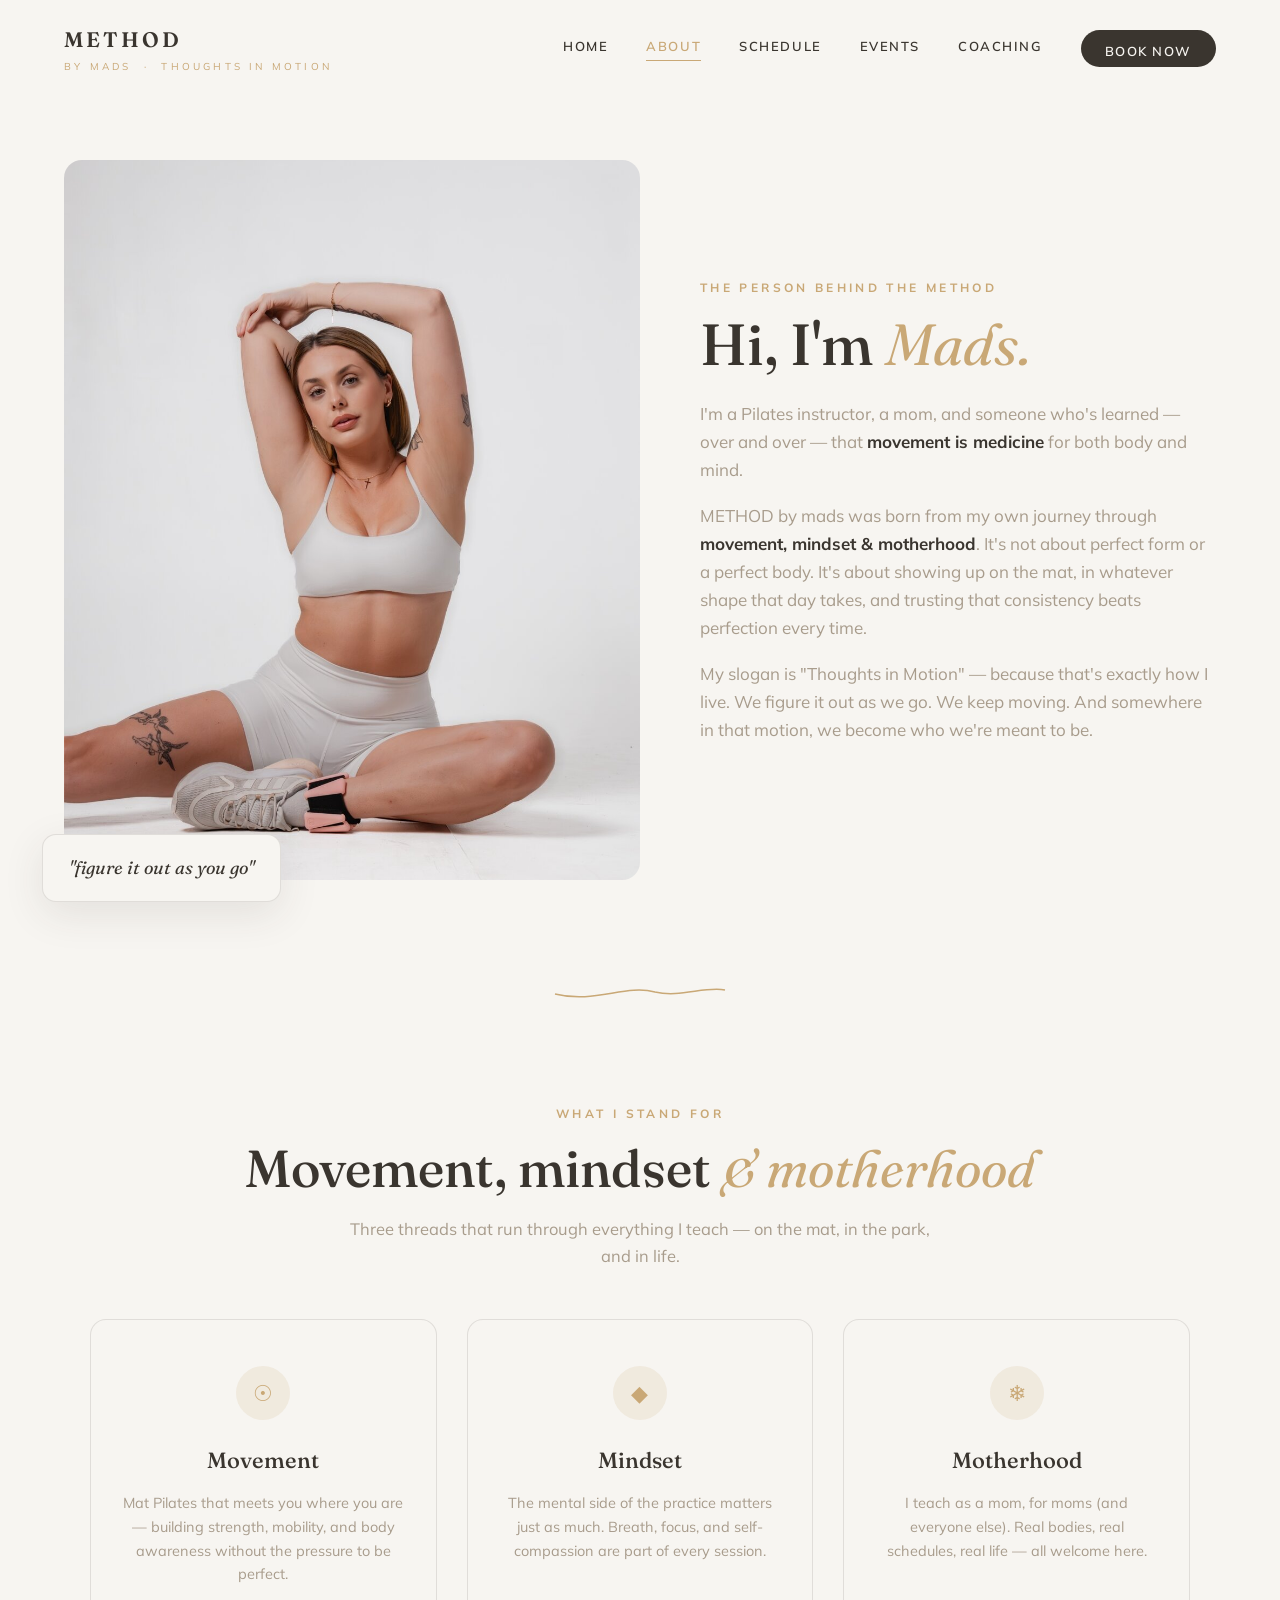
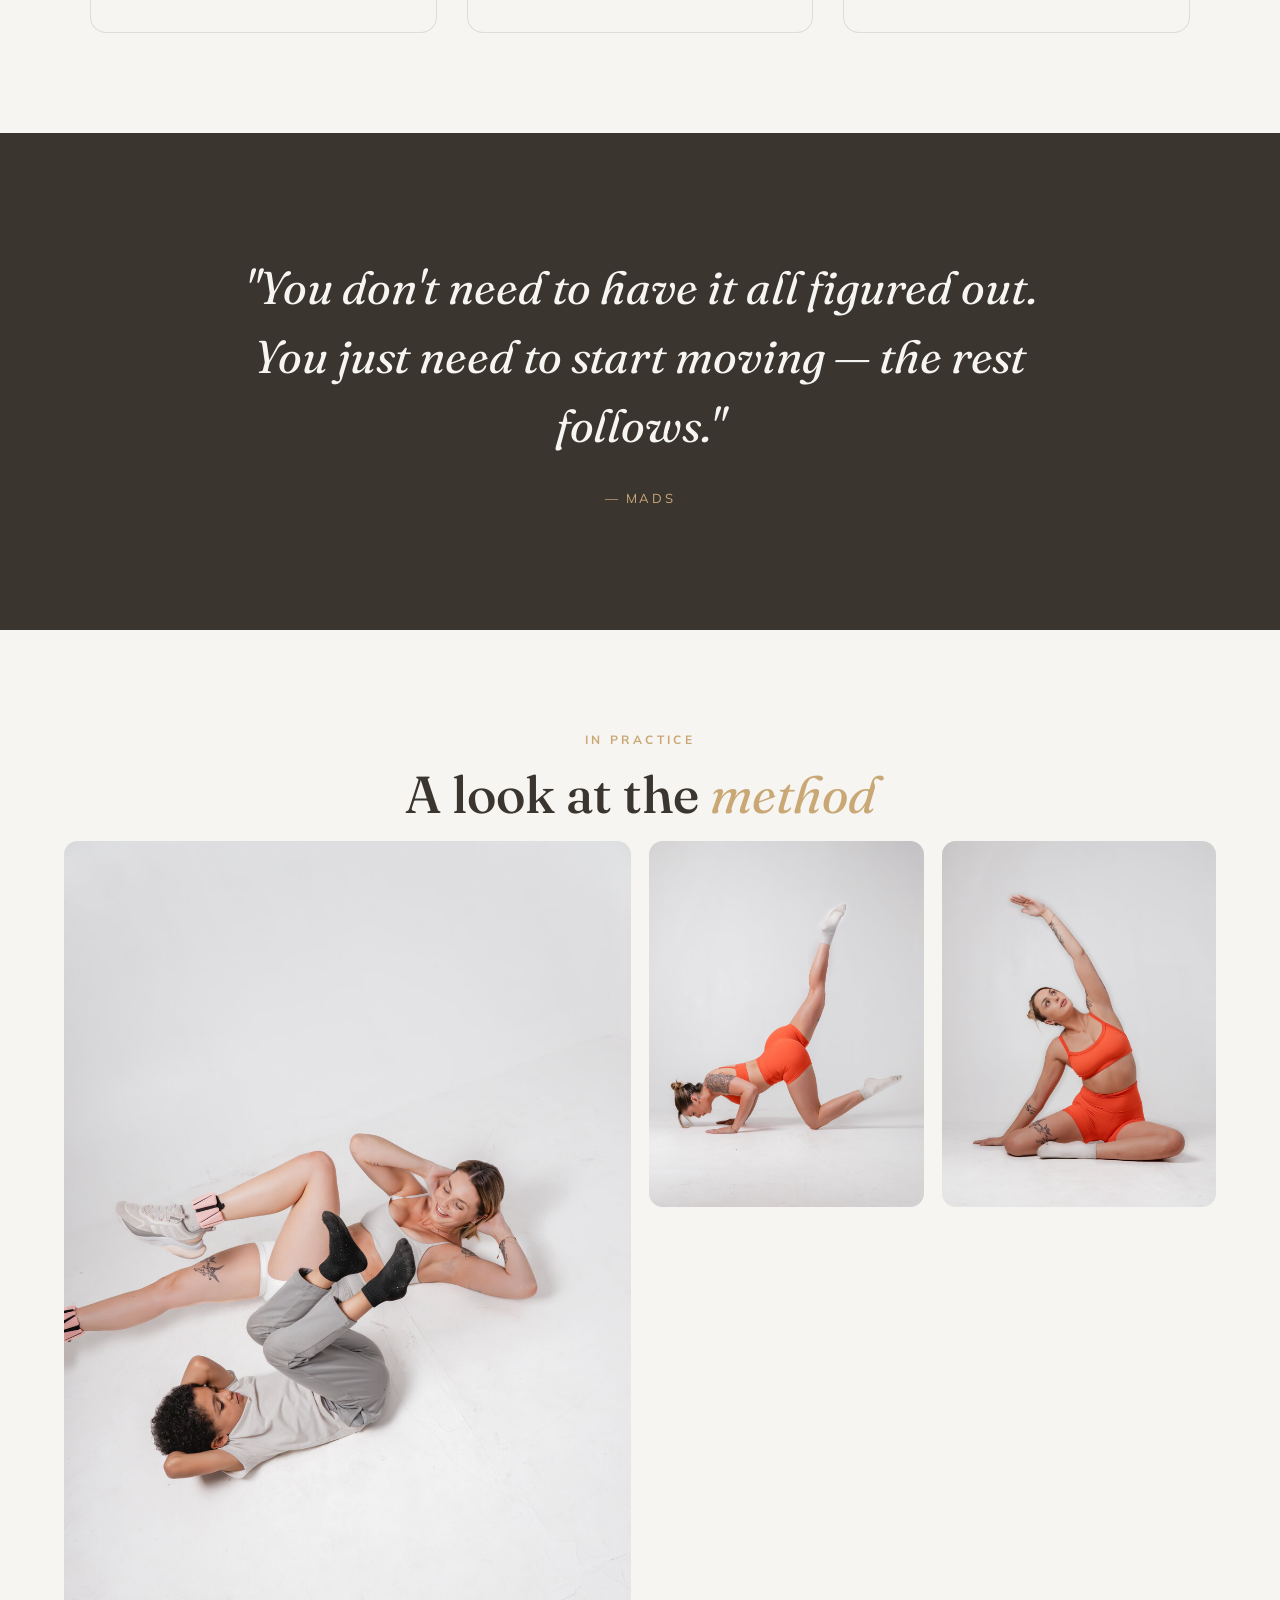
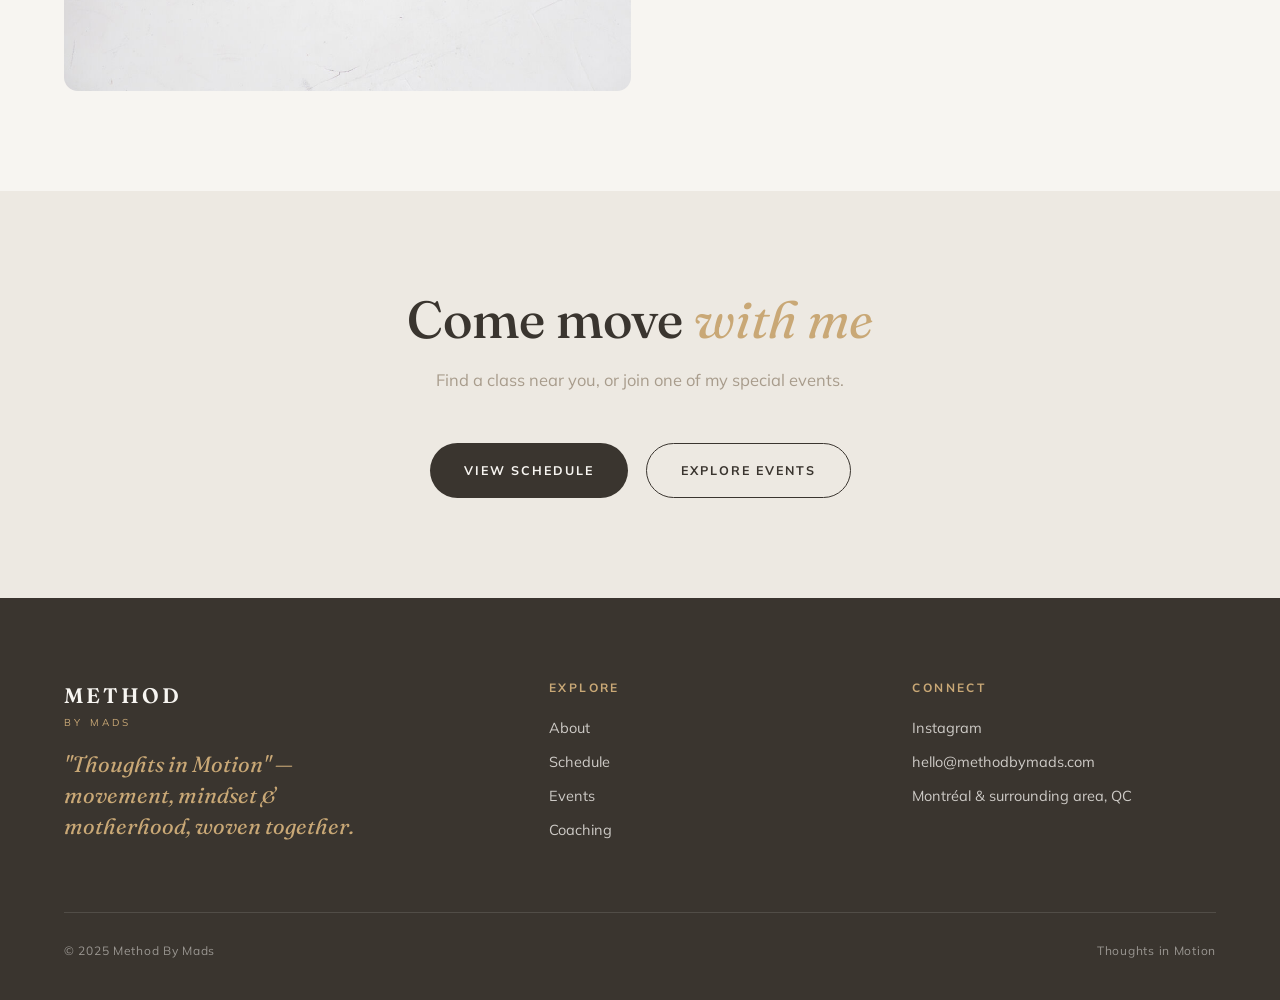
==== about.html @ b5cfdcd5 "Add files via upload" ====
<!DOCTYPE html>
<html lang="en">
<head>
<meta charset="UTF-8">
<meta name="viewport" content="width=device-width, initial-scale=1.0">
<title>About — Method by mads</title>
<meta name="description" content="Meet Mads — Pilates instructor, mom, and the mind behind METHOD by mads. Movement, mindset & motherhood.">
<link rel="preconnect" href="https://fonts.googleapis.com">
<link rel="preconnect" href="https://fonts.gstatic.com" crossorigin>
<link href="https://fonts.googleapis.com/css2?family=Fraunces:ital,opsz,wght@0,9..144,400;0,9..144,500;0,9..144,600;1,9..144,400;1,9..144,500&family=Mulish:wght@400;500;600;700&display=swap" rel="stylesheet">
<link rel="stylesheet" href="styles.css">
<style>
/* ===== ABOUT-SPECIFIC ===== */
.about-hero{
  display:grid;grid-template-columns:1fr 1fr;
  align-items:center;
  max-width:1300px;margin:0 auto;padding:160px 5vw 100px;
}
.about-hero-img{
  position:relative;
}
.about-hero-img img{
  border-radius:18px;width:100%;aspect-ratio:4/5;object-fit:cover;
}
.about-hero-img .float-tag{
  position:absolute;bottom:-22px;left:-22px;
  background:var(--cream);border:1px solid var(--line);
  border-radius:14px;padding:18px 26px;
  font-family:var(--serif);font-style:italic;font-size:18px;
  box-shadow:0 12px 40px rgba(58,53,47,.1);
}
.about-hero-txt{padding-left:60px}
.about-hero-txt .eyebrow{text-align:left}
.about-hero-txt h1{
  font-family:var(--serif);font-weight:500;
  font-size:clamp(36px,5.5vw,58px);line-height:1.08;
  margin-bottom:24px;
}
.about-hero-txt h1 em{font-style:italic;color:var(--gold);font-weight:400}
.about-hero-txt p{font-size:17px;color:var(--taupe);margin-bottom:18px}
.about-hero-txt p strong{color:var(--charcoal);font-weight:700}

@media (max-width:880px){
  .about-hero{grid-template-columns:1fr;gap:60px;padding-top:140px}
  .about-hero-txt{padding-left:0}
  .about-hero-img .float-tag{left:10px;bottom:-18px;font-size:15px;padding:14px 20px}
}

/* Three pillars */
.pillars{
  display:grid;grid-template-columns:repeat(3,1fr);gap:30px;
  max-width:1100px;margin:0 auto;
}
.pillar{
  text-align:center;padding:46px 32px;
  background:var(--cream);border:1px solid var(--line);border-radius:16px;
}
.pillar .icon{
  width:54px;height:54px;border-radius:50%;
  background:var(--gold-soft);
  display:flex;align-items:center;justify-content:center;
  margin:0 auto 22px;font-size:22px;color:var(--gold);
}
.pillar h3{font-family:var(--serif);font-weight:500;font-size:22px;margin-bottom:12px}
.pillar p{font-size:14.5px;color:var(--taupe)}
@media (max-width:820px){.pillars{grid-template-columns:1fr;gap:20px}}

/* Quote band */
.quote-band{
  text-align:center;padding:120px 5vw;
  background:var(--charcoal);color:var(--cream);
}
.quote-band blockquote{
  font-family:var(--serif);font-style:italic;font-weight:400;
  font-size:clamp(26px,4vw,46px);line-height:1.5;
  max-width:840px;margin:0 auto;
}
.quote-band cite{
  display:block;margin-top:28px;font-style:normal;
  font-size:13px;letter-spacing:.2em;text-transform:uppercase;color:var(--gold);
}

/* Photo gallery */
.gallery{
  display:grid;grid-template-columns:repeat(4,1fr);gap:18px;
  max-width:1200px;margin:0 auto;
}
.gallery img{
  width:100%;aspect-ratio:3/4;object-fit:cover;border-radius:14px;
}
.gallery .span2{grid-column:span 2;aspect-ratio:auto}
@media (max-width:900px){
  .gallery{grid-template-columns:repeat(2,1fr)}
  .gallery .span2{grid-column:span 2;aspect-ratio:3/2}
}
</style>
</head>
<body>

<nav class="site-nav" id="nav">
  <a href="index.html" class="nav-logo">Method <span>By Mads &nbsp;·&nbsp; Thoughts in Motion</span></a>
  <div class="nav-links">
    <a href="index.html">Home</a>
    <a href="about.html" class="active">About</a>
    <a href="schedule.html">Schedule</a>
    <a href="events.html">Events</a>
    <a href="coaching.html">Coaching</a>
    <a href="events.html#book" class="nav-cta">Book Now</a>
  </div>
  <button class="nav-burger" onclick="document.getElementById('mmenu').classList.add('open')">
    <span></span><span></span><span></span>
  </button>
</nav>

<div class="mobile-menu" id="mmenu">
  <button class="close-menu" onclick="document.getElementById('mmenu').classList.remove('open')">&times;</button>
  <a href="index.html">Home</a>
  <a href="about.html">About</a>
  <a href="schedule.html">Schedule</a>
  <a href="events.html">Events</a>
  <a href="coaching.html">Coaching</a>
  <a href="events.html#book">Book Now</a>
</div>

<!-- ABOUT HERO -->
<section class="about-hero">
  <div class="about-hero-img">
    <img src="images/Facetune_04-06-2026-09-30-26.jpg" alt="Mads, founder of METHOD by mads">
    <div class="float-tag">"figure it out as you go"</div>
  </div>
  <div class="about-hero-txt">
    <div class="eyebrow">The Person Behind The Method</div>
    <h1>Hi, I'm <em>Mads.</em></h1>
    <p>I'm a Pilates instructor, a mom, and someone who's learned — over and over — that <strong>movement is medicine</strong> for both body and mind.</p>
    <p>METHOD by mads was born from my own journey through <strong>movement, mindset &amp; motherhood</strong>. It's not about perfect form or a perfect body. It's about showing up on the mat, in whatever shape that day takes, and trusting that consistency beats perfection every time.</p>
    <p>My slogan is "Thoughts in Motion" — because that's exactly how I live. We figure it out as we go. We keep moving. And somewhere in that motion, we become who we're meant to be.</p>
  </div>
</section>

<!-- SWOOSH -->
<svg class="swoosh" viewBox="0 0 180 24" xmlns="http://www.w3.org/2000/svg">
  <path d="M5 14 C 45 24, 75 4, 105 12 C 130 18, 155 6, 175 10"/>
</svg>

<!-- PILLARS -->
<section class="section">
  <div class="eyebrow">What I Stand For</div>
  <h2 class="section-title">Movement, mindset <em>&amp; motherhood</em></h2>
  <p class="section-lead">Three threads that run through everything I teach — on the mat, in the park, and in life.</p>
  <div class="pillars">
    <div class="pillar">
      <div class="icon">&#9737;</div>
      <h3>Movement</h3>
      <p>Mat Pilates that meets you where you are — building strength, mobility, and body awareness without the pressure to be perfect.</p>
    </div>
    <div class="pillar">
      <div class="icon">&#9670;</div>
      <h3>Mindset</h3>
      <p>The mental side of the practice matters just as much. Breath, focus, and self-compassion are part of every session.</p>
    </div>
    <div class="pillar">
      <div class="icon">&#10052;</div>
      <h3>Motherhood</h3>
      <p>I teach as a mom, for moms (and everyone else). Real bodies, real schedules, real life — all welcome here.</p>
    </div>
  </div>
</section>

<!-- QUOTE BAND -->
<section class="quote-band">
  <blockquote>"You don't need to have it all figured out. You just need to start moving — the rest follows."</blockquote>
  <cite>— Mads</cite>
</section>

<!-- GALLERY -->
<section class="section">
  <div class="eyebrow">In Practice</div>
  <h2 class="section-title">A look at the <em>method</em></h2>
  <div class="gallery">
    <img class="span2" src="images/IMG_1242_resized.jpg" alt="Pilates with family on the mat">
    <img src="images/Facetune_04-06-2026-07-32-50.jpg" alt="Pilates pose">
    <img src="images/Facetune_04-06-2026-13-08-02.jpg" alt="Side stretch pose">
  </div>
</section>

<!-- CTA -->
<section class="section section-greige" style="text-align:center">
  <h2 class="section-title">Come move <em>with me</em></h2>
  <p class="section-lead">Find a class near you, or join one of my special events.</p>
  <div style="display:flex;justify-content:center;gap:18px;flex-wrap:wrap">
    <a href="schedule.html" class="btn btn-dark">View Schedule</a>
    <a href="events.html" class="btn btn-outline">Explore Events</a>
  </div>
</section>

<footer>
  <div class="footer-inner">
    <div class="footer-brand">
      <div class="nav-logo">Method <span>By Mads</span></div>
      <div class="footer-tagline">"Thoughts in Motion" — movement, mindset &amp; motherhood, woven together.</div>
    </div>
    <div class="footer-col">
      <h4>Explore</h4>
      <a href="about.html">About</a>
      <a href="schedule.html">Schedule</a>
      <a href="events.html">Events</a>
      <a href="coaching.html">Coaching</a>
    </div>
    <div class="footer-col">
      <h4>Connect</h4>
      <a href="https://instagram.com" target="_blank" rel="noopener">Instagram</a>
      <a href="mailto:hello@methodbymads.com">hello@methodbymads.com</a>
      <p>Montréal &amp; surrounding area, QC</p>
    </div>
  </div>
  <div class="footer-bottom">
    <span>© 2025 Method By Mads</span>
    <span>Thoughts in Motion</span>
  </div>
</footer>

<script>
window.addEventListener('scroll',()=>{
  document.getElementById('nav').classList.toggle('scrolled', window.scrollY>40);
});
</script>
</body>
</html>
---- styles.css ----
/* ============================================
   METHOD BY MADS — Shared Styles
   Thoughts in Motion
   ============================================ */

:root{
  --cream:#F7F5F1;
  --greige:#EDE9E2;
  --charcoal:#3A352F;
  --taupe:#A89C8C;
  --gold:#C9A876;
  --gold-soft:rgba(201,168,118,.15);
  --line:rgba(58,53,47,.12);
  --serif:'Fraunces',Georgia,serif;
  --sans:'Mulish',sans-serif;
}

*{margin:0;padding:0;box-sizing:border-box}
html{scroll-behavior:smooth}
body{
  font-family:var(--sans);
  background:var(--cream);
  color:var(--charcoal);
  font-weight:400;
  line-height:1.65;
  -webkit-font-smoothing:antialiased;
  overflow-x:hidden;
}
img,video{display:block;max-width:100%}
a{color:inherit;text-decoration:none}
button{font-family:var(--sans);cursor:pointer}

/* ============ Swoosh divider (signature element) ============ */
.swoosh{
  display:block;
  margin:0 auto;
  width:180px;
  height:24px;
}
.swoosh path{
  stroke:var(--gold);
  stroke-width:1.5;
  fill:none;
}
.swoosh.light path{stroke:rgba(247,245,241,.7)}

/* ============ NAV ============ */
html,body{max-width:100%;overflow-x:hidden}
.site-nav{
  position:fixed;top:0;left:0;right:0;z-index:1000;
  display:flex;align-items:center;justify-content:space-between;
  padding:22px 5vw;width:100%;
  background:rgba(247,245,241,0);
  transition:background .35s ease, padding .35s ease, box-shadow .35s ease;
}
.site-nav.scrolled{
  background:rgba(247,245,241,.92);
  backdrop-filter:blur(10px);
  padding:14px 5vw;
  box-shadow:0 1px 0 var(--line);
}
.nav-logo{
  font-family:var(--serif);
  font-size:21px;
  font-weight:600;
  letter-spacing:.14em;
  text-transform:uppercase;
  color:var(--charcoal);
  transition:color .35s ease;
}
.nav-logo span{
  display:block;
  font-size:10px;
  letter-spacing:.32em;
  font-weight:400;
  font-family:var(--sans);
  color:var(--gold);
  margin-top:2px;
}
.nav-links{
  display:flex;align-items:center;
}
.nav-links a{
  font-size:13px;letter-spacing:.12em;text-transform:uppercase;
  font-weight:600;color:var(--charcoal);
  position:relative;padding-bottom:4px;
  margin-left:38px;
  transition:color .25s ease;
}
.nav-links a:first-child{margin-left:0}
.nav-links a::after{
  content:"";position:absolute;left:0;right:100%;bottom:0;height:1px;
  background:var(--gold);transition:right .3s ease;
}
.nav-links a:hover::after,.nav-links a.active::after{right:0}
.nav-links a.active{color:var(--gold)}
.nav-cta{
  background:var(--charcoal);color:var(--cream)!important;
  padding:11px 24px;border-radius:30px;
  font-size:12px;letter-spacing:.16em;
  margin-left:38px;
}
.nav-cta::after{display:none}
.nav-cta:hover{background:var(--gold)}

.nav-burger{
  display:none;flex-direction:column;gap:5px;
  background:none;border:none;padding:6px;
}
.nav-burger span{width:24px;height:2px;background:var(--charcoal);display:block;border-radius:2px}

.mobile-menu{
  position:fixed;inset:0;background:var(--cream);
  z-index:1100;display:flex;flex-direction:column;
  align-items:center;justify-content:center;gap:32px;
  transform:translateY(-100%);transition:transform .4s ease;
}
.mobile-menu.open{transform:translateY(0)}
.mobile-menu a{
  font-family:var(--serif);font-size:28px;font-weight:500;
  color:var(--charcoal);
}
.mobile-menu .close-menu{
  position:absolute;top:24px;right:5vw;
  background:none;border:none;font-size:28px;color:var(--charcoal);
}

@media (max-width:860px){
  .nav-links{display:none}
  .nav-burger{display:flex}
}

/* ============ FOOTER ============ */
footer{
  background:var(--charcoal);color:var(--cream);
  padding:80px 5vw 40px;margin-top:0;
}
.footer-inner{
  max-width:1200px;margin:0 auto;
  display:grid;grid-template-columns:1.4fr 1fr 1fr;gap:60px;
}
.footer-brand .nav-logo{color:var(--cream)}
.footer-tagline{
  font-family:var(--serif);font-style:italic;font-size:22px;
  color:var(--gold);margin-top:18px;max-width:320px;line-height:1.4;
}
.footer-col h4{
  font-size:12px;letter-spacing:.2em;text-transform:uppercase;
  color:var(--gold);margin-bottom:18px;font-weight:700;
}
.footer-col a, .footer-col p{
  display:block;font-size:14.5px;color:rgba(247,245,241,.78);
  margin-bottom:10px;transition:color .2s ease;
}
.footer-col a:hover{color:var(--gold)}
.footer-bottom{
  max-width:1200px;margin:60px auto 0;padding-top:28px;
  border-top:1px solid rgba(247,245,241,.12);
  display:flex;justify-content:space-between;align-items:center;
  font-size:12px;color:rgba(247,245,241,.5);letter-spacing:.06em;
  flex-wrap:wrap;gap:12px;
}
@media (max-width:760px){
  .footer-inner{grid-template-columns:1fr;gap:40px}
}

/* ============ PAGE HERO (non-home) ============ */
.page-hero{
  padding:160px 5vw 70px;
  text-align:center;
}
.page-hero .eyebrow{
  font-size:12px;letter-spacing:.28em;text-transform:uppercase;
  color:var(--gold);font-weight:700;margin-bottom:16px;
}
.page-hero h1{
  font-family:var(--serif);font-weight:500;
  font-size:clamp(38px,6vw,68px);line-height:1.05;color:var(--charcoal);
}
.page-hero h1 em{font-style:italic;color:var(--gold);font-weight:400}
.page-hero p.lead{
  max-width:560px;margin:22px auto 0;
  font-size:17px;color:var(--taupe);
}

/* ============ Buttons ============ */
.btn{
  display:inline-flex;align-items:center;gap:10px;
  padding:16px 34px;border-radius:32px;
  font-size:12.5px;letter-spacing:.16em;text-transform:uppercase;
  font-weight:700;border:none;transition:.3s ease;
}
.btn-dark{background:var(--charcoal);color:var(--cream)}
.btn-dark:hover{background:var(--gold);color:var(--charcoal)}
.btn-outline{background:transparent;border:1.5px solid var(--charcoal);color:var(--charcoal)}
.btn-outline:hover{background:var(--charcoal);color:var(--cream)}
.btn-light{background:var(--cream);color:var(--charcoal)}
.btn-light:hover{background:var(--gold);color:var(--charcoal)}

/* ============ Section helpers ============ */
.section{padding:100px 5vw}
.section.tight{padding:60px 5vw}
.section-greige{background:var(--greige)}
.section-dark{background:var(--charcoal);color:var(--cream)}
.section-dark .eyebrow{color:var(--gold)}
.container{max-width:1200px;margin:0 auto}
.eyebrow{
  font-size:12px;letter-spacing:.28em;text-transform:uppercase;
  color:var(--gold);font-weight:700;margin-bottom:16px;text-align:center;
}
h2.section-title{
  font-family:var(--serif);font-weight:500;text-align:center;
  font-size:clamp(32px,5vw,52px);line-height:1.1;margin-bottom:18px;
}
h2.section-title em{font-style:italic;color:var(--gold);font-weight:400}
p.section-lead{
  text-align:center;max-width:580px;margin:0 auto 50px;
  color:var(--taupe);font-size:16.5px;
}

/* coming soon badge */
.badge{
  display:inline-block;font-size:11px;letter-spacing:.18em;
  text-transform:uppercase;font-weight:700;
  background:var(--gold-soft);color:var(--gold);
  border:1px solid rgba(201,168,118,.4);
  padding:6px 16px;border-radius:20px;
}
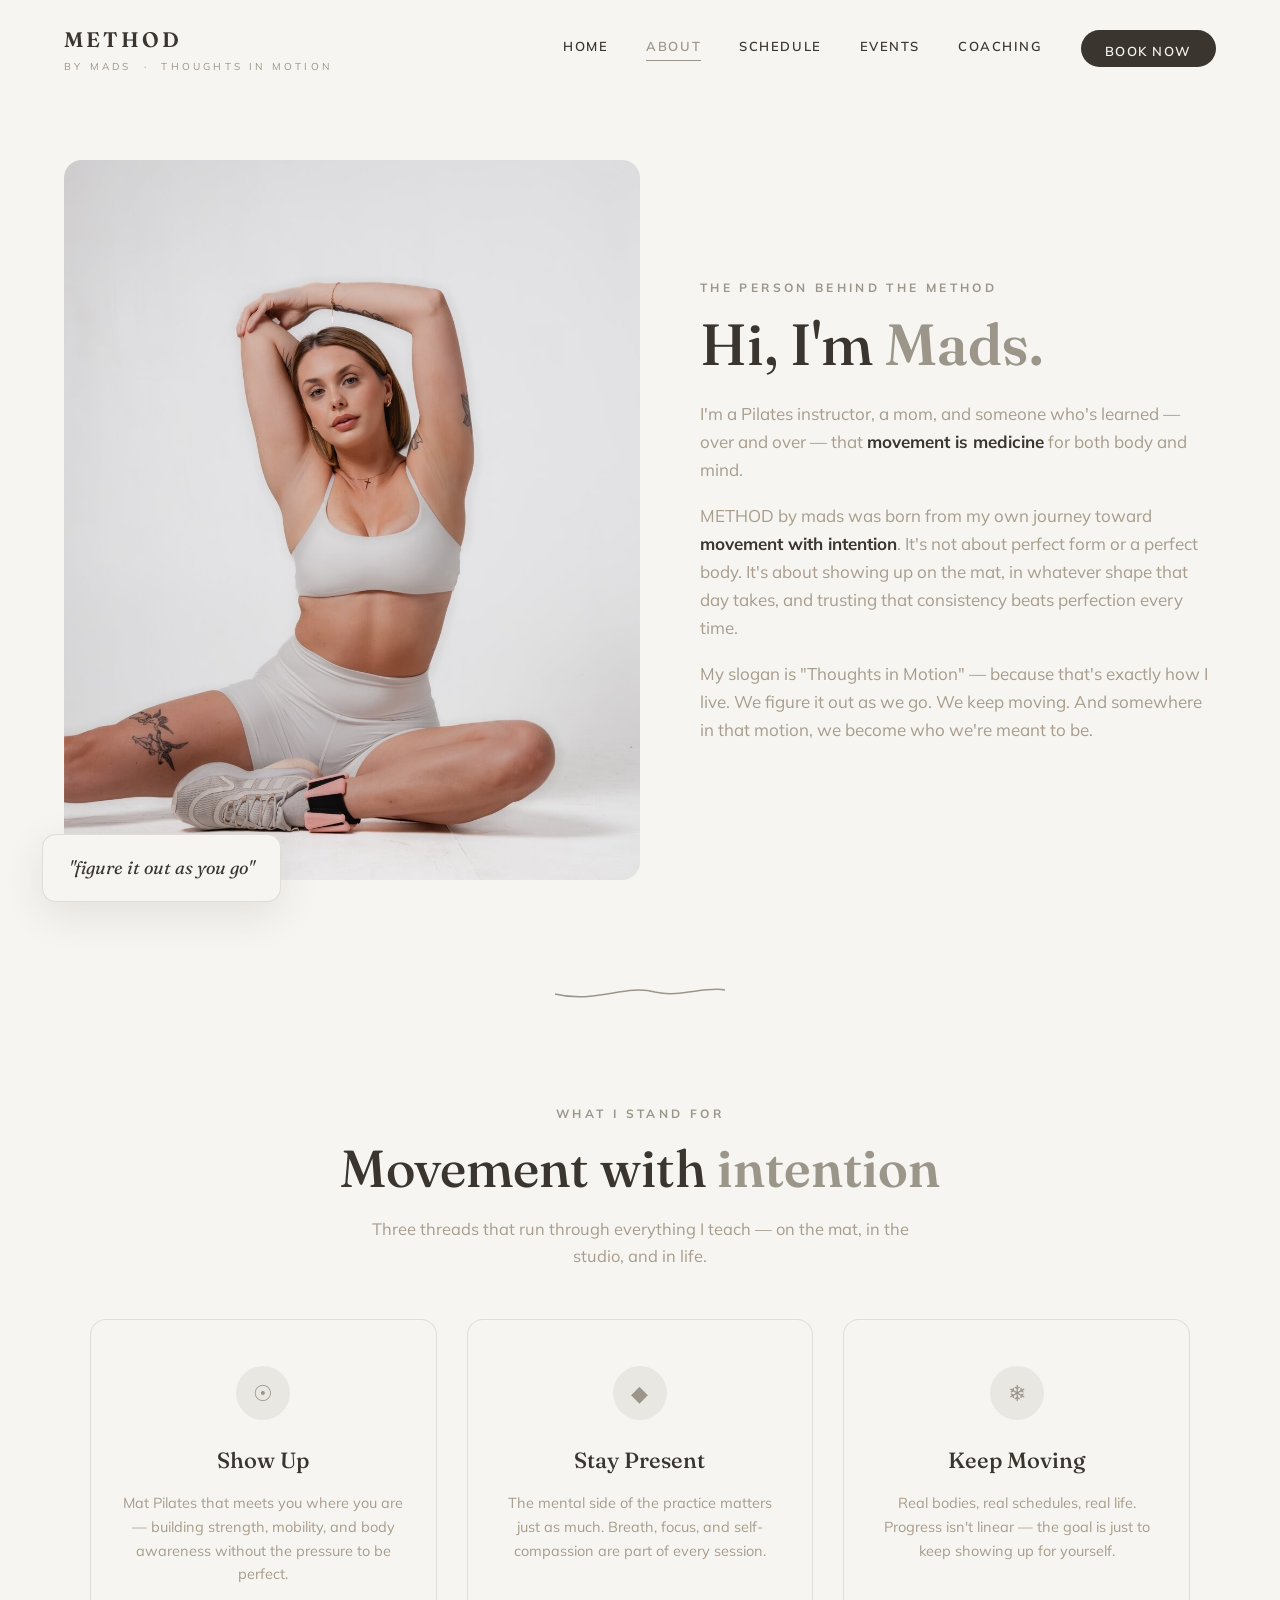
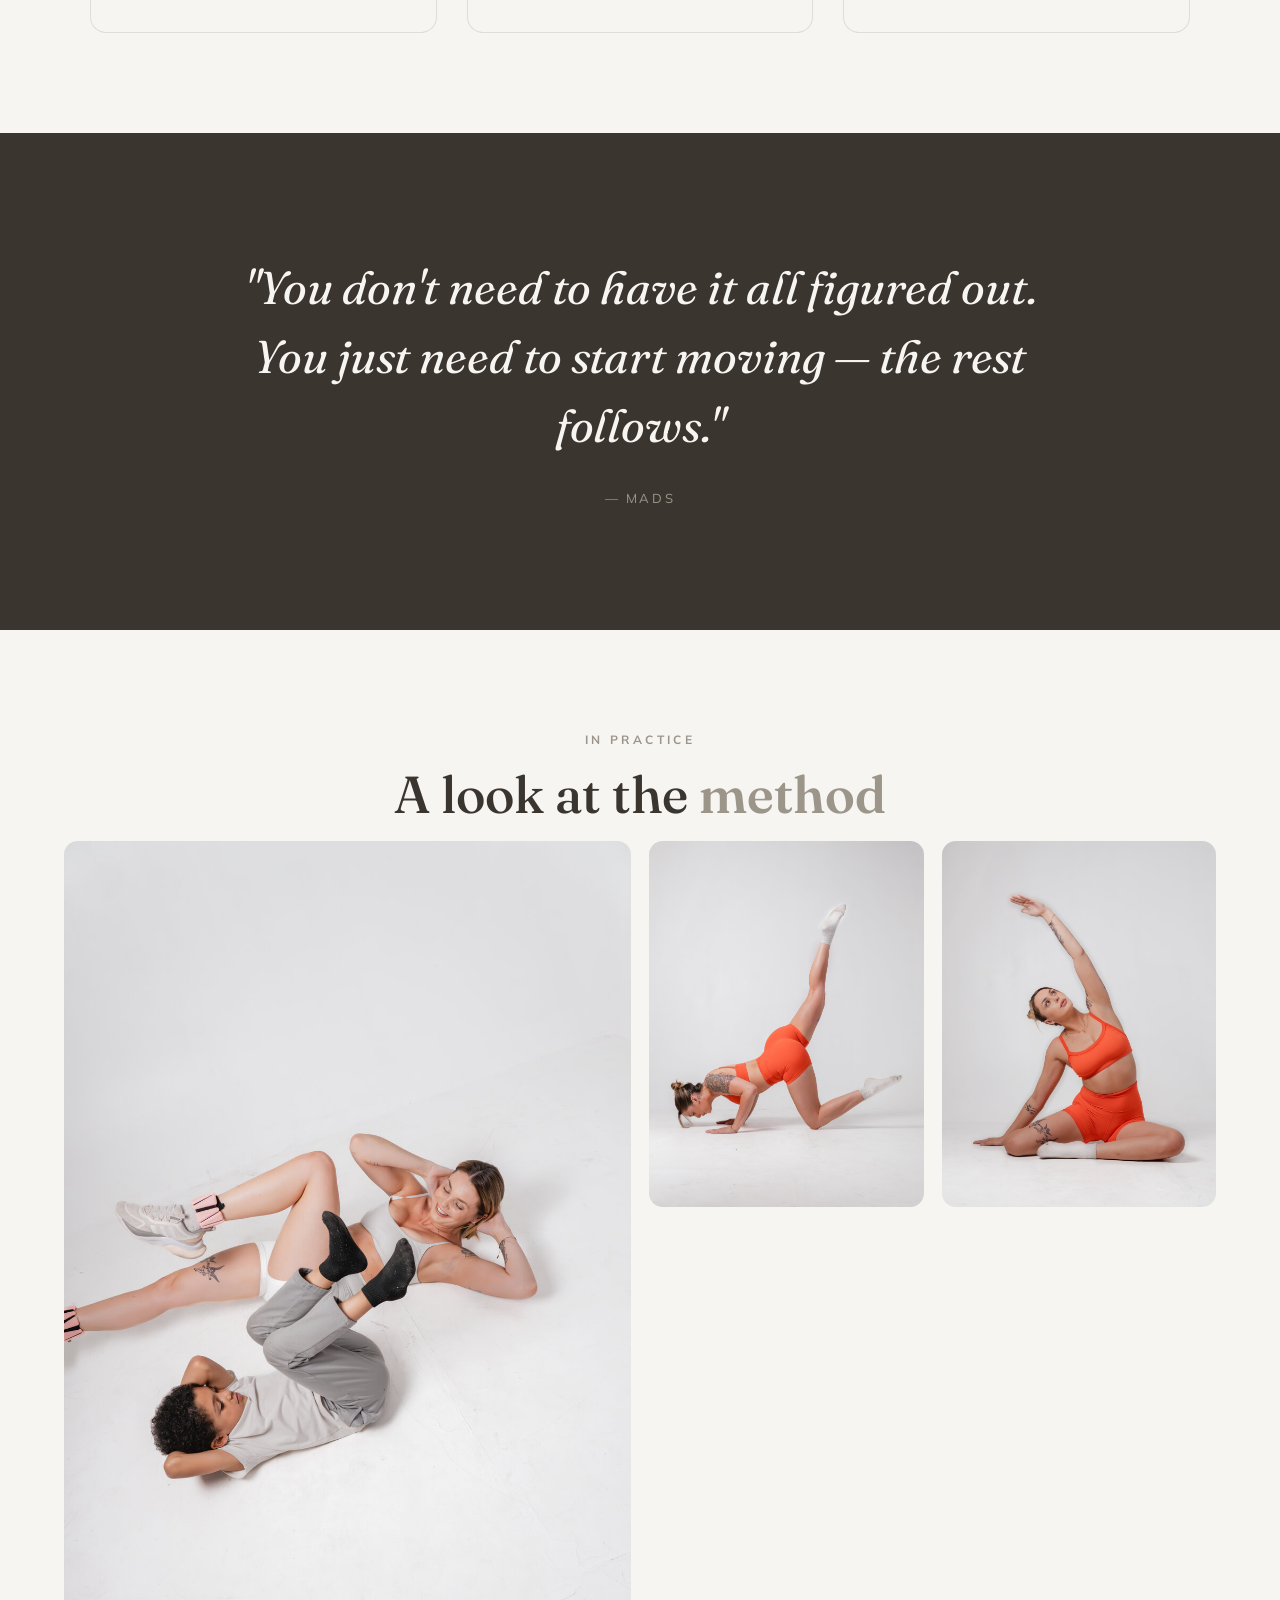
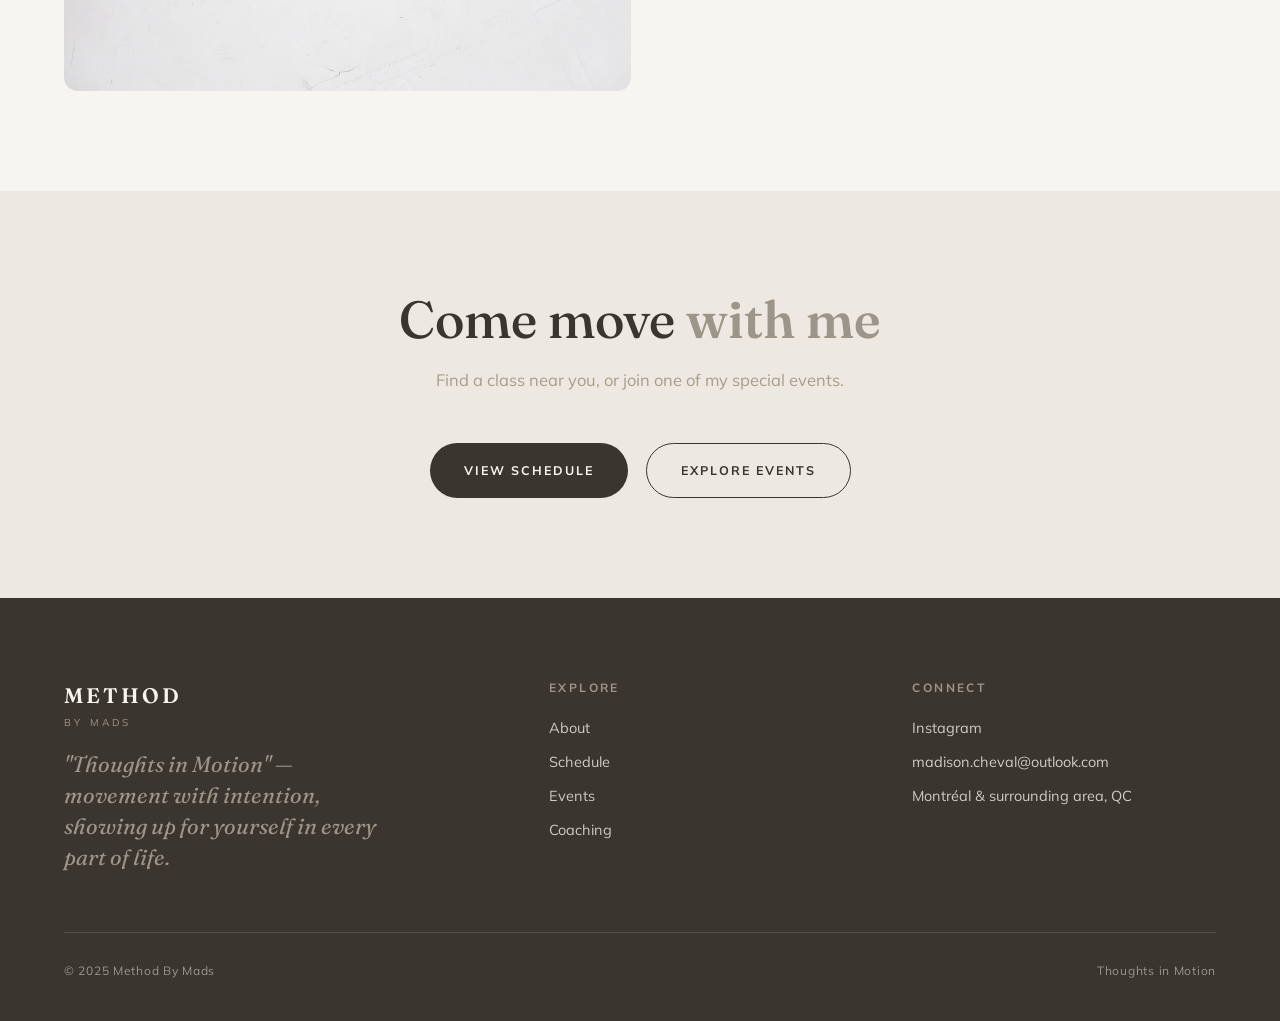
==== commit d396dd89: "Add files via upload" ====
--- a/about.html
+++ b/about.html
@@ -4,7 +4,7 @@
 <meta charset="UTF-8">
 <meta name="viewport" content="width=device-width, initial-scale=1.0">
 <title>About — Method by mads</title>
-<meta name="description" content="Meet Mads — Pilates instructor, mom, and the mind behind METHOD by mads. Movement, mindset & motherhood.">
+<meta name="description" content="Meet Mads — Pilates instructor and the mind behind METHOD by mads. Movement with intention.">
 <link rel="preconnect" href="https://fonts.googleapis.com">
 <link rel="preconnect" href="https://fonts.gstatic.com" crossorigin>
 <link href="https://fonts.googleapis.com/css2?family=Fraunces:ital,opsz,wght@0,9..144,400;0,9..144,500;0,9..144,600;1,9..144,400;1,9..144,500&family=Mulish:wght@400;500;600;700&display=swap" rel="stylesheet">
@@ -36,7 +36,7 @@
   font-size:clamp(36px,5.5vw,58px);line-height:1.08;
   margin-bottom:24px;
 }
-.about-hero-txt h1 em{font-style:italic;color:var(--gold);font-weight:400}
+.about-hero-txt h1 em{font-style:normal;color:var(--gold);font-weight:600}
 .about-hero-txt p{font-size:17px;color:var(--taupe);margin-bottom:18px}
 .about-hero-txt p strong{color:var(--charcoal);font-weight:700}
 
@@ -132,7 +132,7 @@
     <div class="eyebrow">The Person Behind The Method</div>
     <h1>Hi, I'm <em>Mads.</em></h1>
     <p>I'm a Pilates instructor, a mom, and someone who's learned — over and over — that <strong>movement is medicine</strong> for both body and mind.</p>
-    <p>METHOD by mads was born from my own journey through <strong>movement, mindset &amp; motherhood</strong>. It's not about perfect form or a perfect body. It's about showing up on the mat, in whatever shape that day takes, and trusting that consistency beats perfection every time.</p>
+    <p>METHOD by mads was born from my own journey toward <strong>movement with intention</strong>. It's not about perfect form or a perfect body. It's about showing up on the mat, in whatever shape that day takes, and trusting that consistency beats perfection every time.</p>
     <p>My slogan is "Thoughts in Motion" — because that's exactly how I live. We figure it out as we go. We keep moving. And somewhere in that motion, we become who we're meant to be.</p>
   </div>
 </section>
@@ -145,23 +145,23 @@
 <!-- PILLARS -->
 <section class="section">
   <div class="eyebrow">What I Stand For</div>
-  <h2 class="section-title">Movement, mindset <em>&amp; motherhood</em></h2>
-  <p class="section-lead">Three threads that run through everything I teach — on the mat, in the park, and in life.</p>
+  <h2 class="section-title">Movement with <em>intention</em></h2>
+  <p class="section-lead">Three threads that run through everything I teach — on the mat, in the studio, and in life.</p>
   <div class="pillars">
     <div class="pillar">
       <div class="icon">&#9737;</div>
-      <h3>Movement</h3>
+      <h3>Show Up</h3>
       <p>Mat Pilates that meets you where you are — building strength, mobility, and body awareness without the pressure to be perfect.</p>
     </div>
     <div class="pillar">
       <div class="icon">&#9670;</div>
-      <h3>Mindset</h3>
+      <h3>Stay Present</h3>
       <p>The mental side of the practice matters just as much. Breath, focus, and self-compassion are part of every session.</p>
     </div>
     <div class="pillar">
       <div class="icon">&#10052;</div>
-      <h3>Motherhood</h3>
-      <p>I teach as a mom, for moms (and everyone else). Real bodies, real schedules, real life — all welcome here.</p>
+      <h3>Keep Moving</h3>
+      <p>Real bodies, real schedules, real life. Progress isn't linear — the goal is just to keep showing up for yourself.</p>
     </div>
   </div>
 </section>
@@ -197,7 +197,7 @@
   <div class="footer-inner">
     <div class="footer-brand">
       <div class="nav-logo">Method <span>By Mads</span></div>
-      <div class="footer-tagline">"Thoughts in Motion" — movement, mindset &amp; motherhood, woven together.</div>
+      <div class="footer-tagline">"Thoughts in Motion" — movement with intention, showing up for yourself in every part of life.</div>
     </div>
     <div class="footer-col">
       <h4>Explore</h4>
@@ -208,8 +208,8 @@
     </div>
     <div class="footer-col">
       <h4>Connect</h4>
-      <a href="https://instagram.com" target="_blank" rel="noopener">Instagram</a>
-      <a href="mailto:hello@methodbymads.com">hello@methodbymads.com</a>
+      <a href="https://instagram.com/methodbymads" target="_blank" rel="noopener">Instagram</a>
+      <a href="mailto:madison.cheval@outlook.com">madison.cheval@outlook.com</a>
       <p>Montréal &amp; surrounding area, QC</p>
     </div>
   </div>
--- a/styles.css
+++ b/styles.css
@@ -8,8 +8,8 @@
   --greige:#EDE9E2;
   --charcoal:#3A352F;
   --taupe:#A89C8C;
-  --gold:#C9A876;
-  --gold-soft:rgba(201,168,118,.15);
+  --gold:#9C958A;
+  --gold-soft:rgba(156,149,138,.15);
   --line:rgba(58,53,47,.12);
   --serif:'Fraunces',Georgia,serif;
   --sans:'Mulish',sans-serif;
@@ -177,7 +177,7 @@
   font-family:var(--serif);font-weight:500;
   font-size:clamp(38px,6vw,68px);line-height:1.05;color:var(--charcoal);
 }
-.page-hero h1 em{font-style:italic;color:var(--gold);font-weight:400}
+.page-hero h1 em{font-style:normal;color:var(--gold);font-weight:600}
 .page-hero p.lead{
   max-width:560px;margin:22px auto 0;
   font-size:17px;color:var(--taupe);
@@ -212,7 +212,7 @@
   font-family:var(--serif);font-weight:500;text-align:center;
   font-size:clamp(32px,5vw,52px);line-height:1.1;margin-bottom:18px;
 }
-h2.section-title em{font-style:italic;color:var(--gold);font-weight:400}
+h2.section-title em{font-style:normal;color:var(--gold);font-weight:600}
 p.section-lead{
   text-align:center;max-width:580px;margin:0 auto 50px;
   color:var(--taupe);font-size:16.5px;
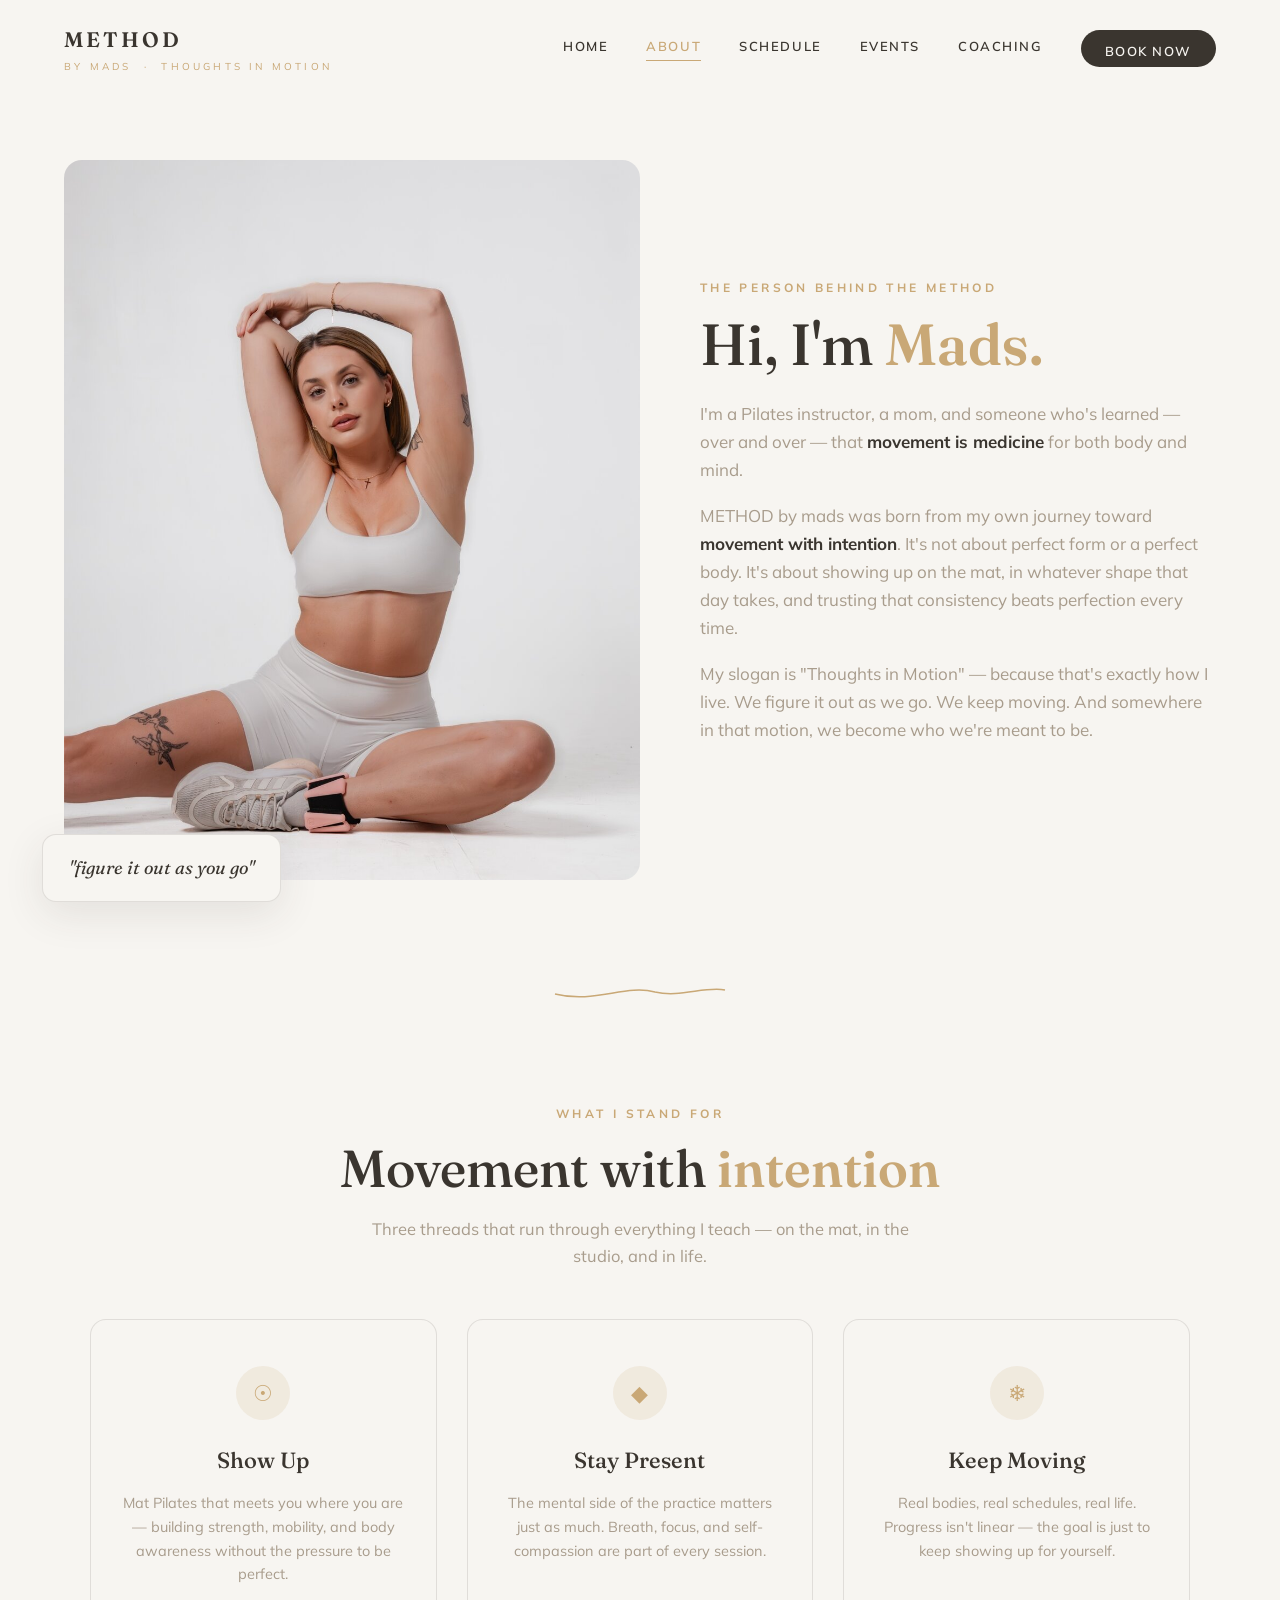
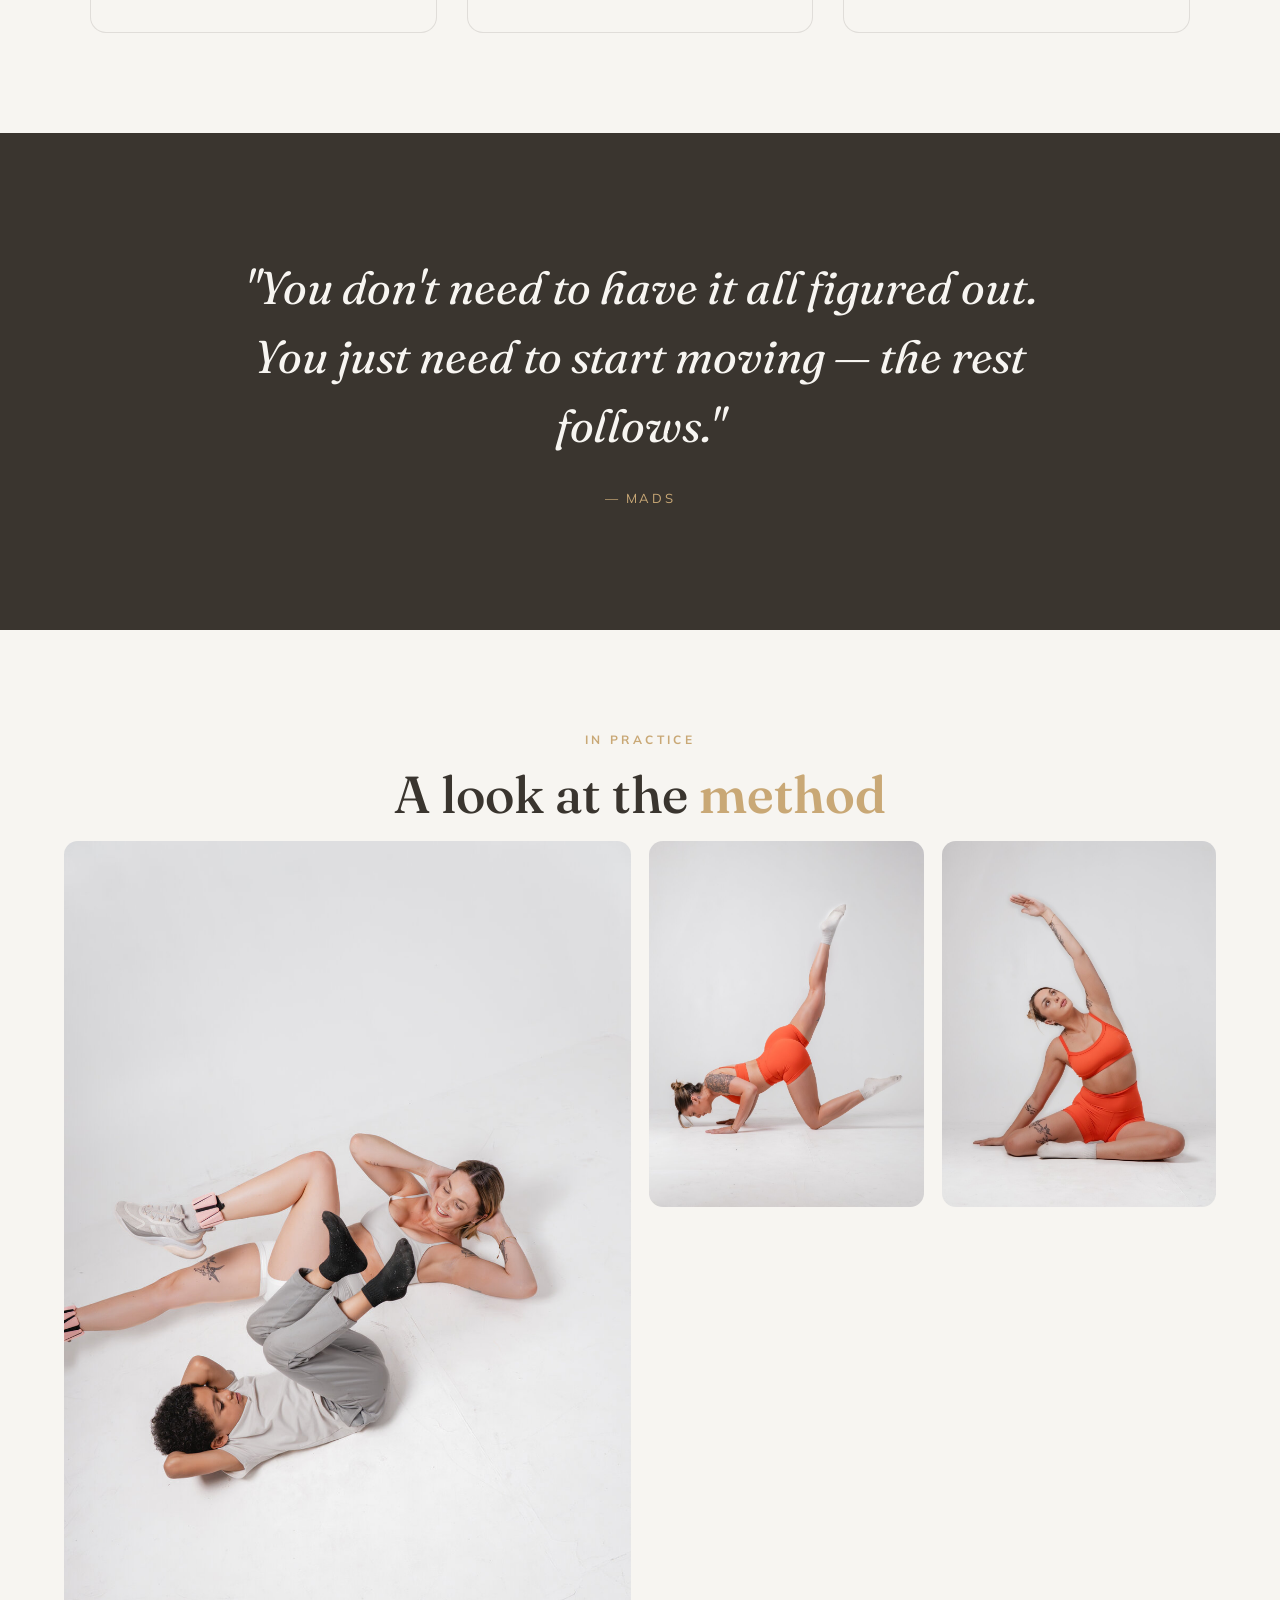
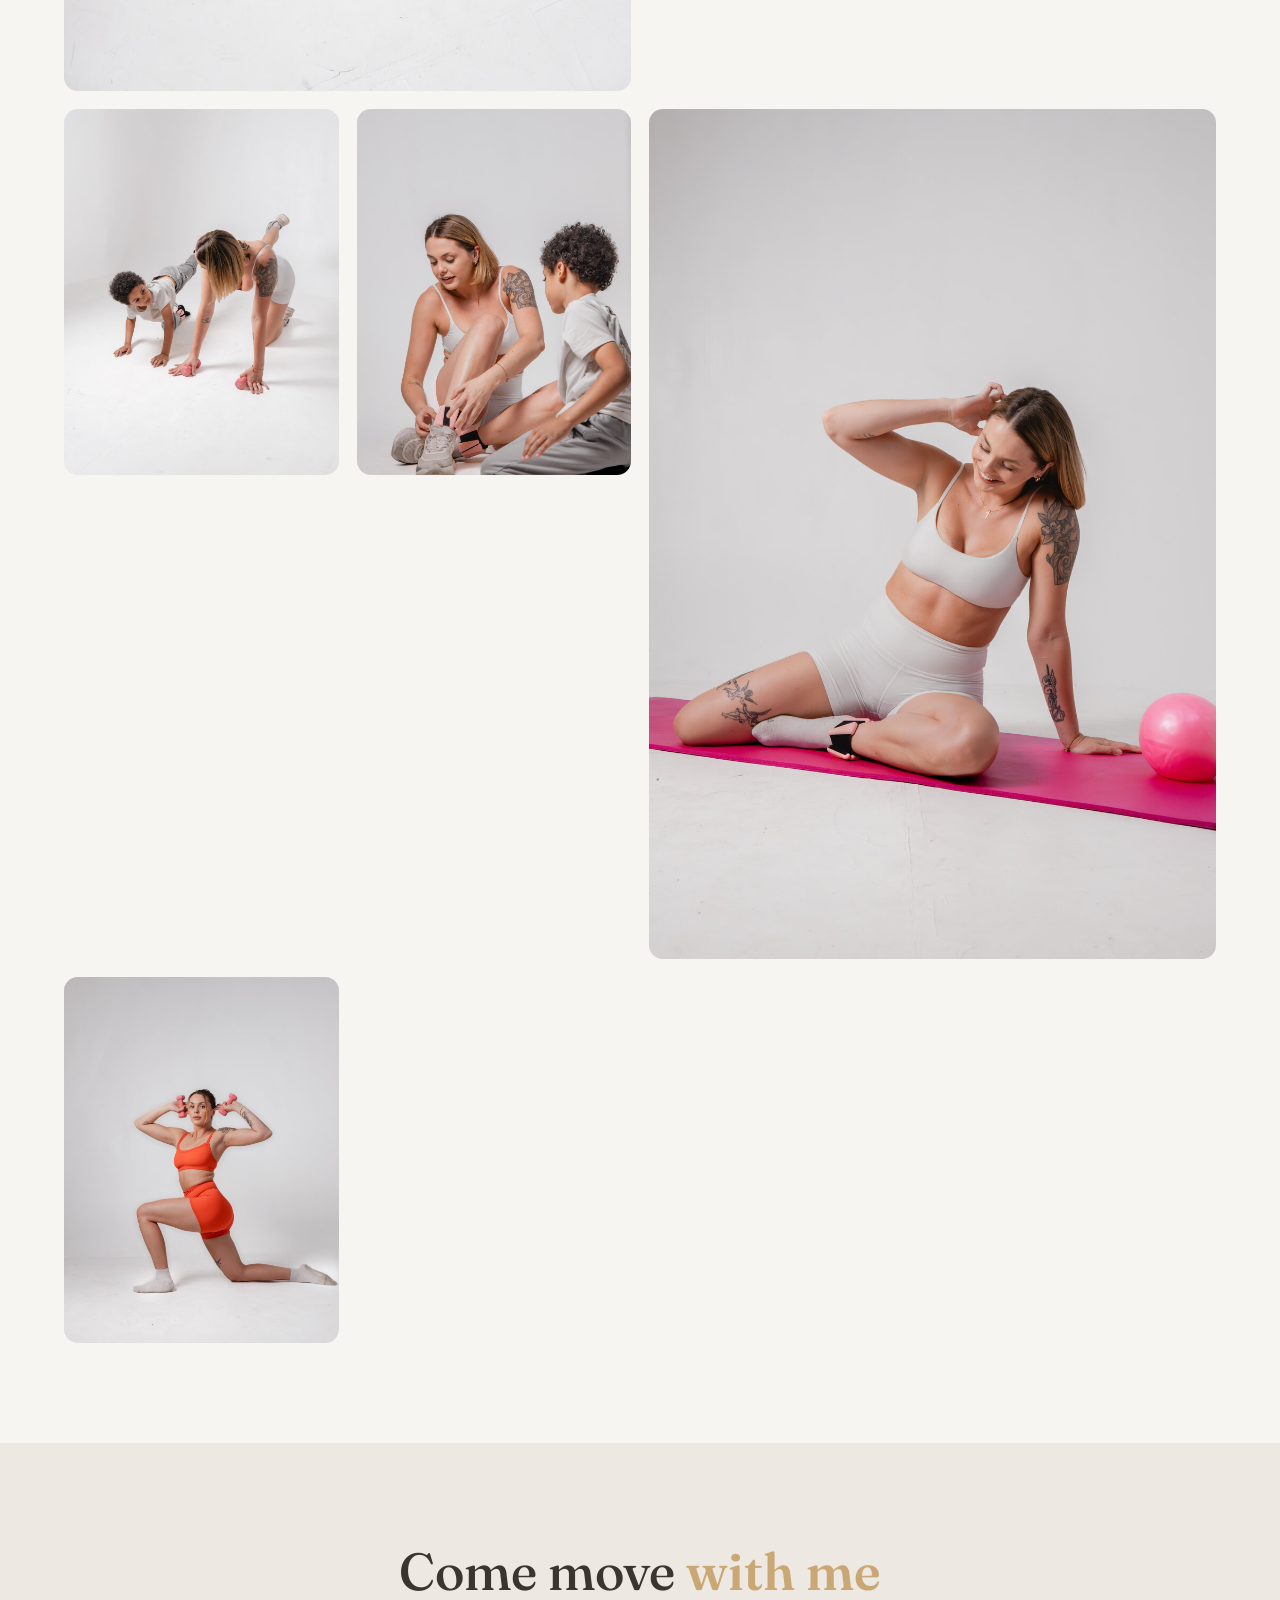
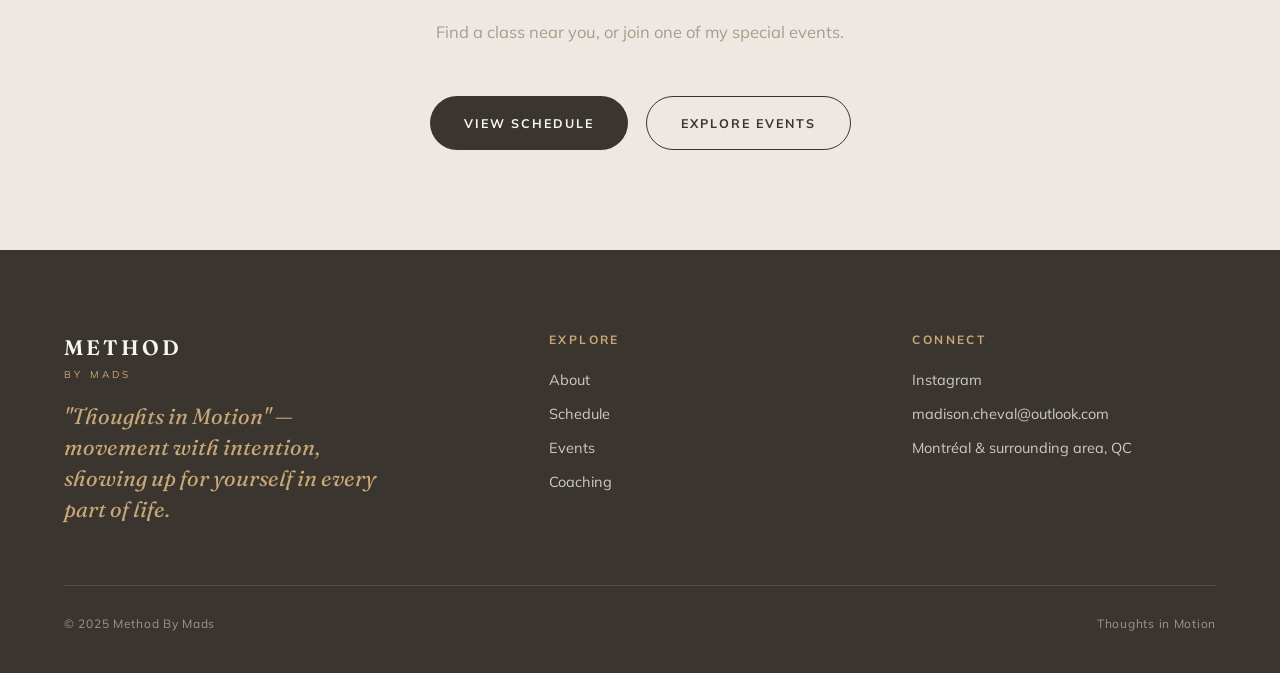
==== commit 2b293817: "Add files via upload" ====
--- a/about.html
+++ b/about.html
@@ -180,6 +180,10 @@
     <img class="span2" src="images/IMG_1242_resized.jpg" alt="Pilates with family on the mat">
     <img src="images/Facetune_04-06-2026-07-32-50.jpg" alt="Pilates pose">
     <img src="images/Facetune_04-06-2026-13-08-02.jpg" alt="Side stretch pose">
+    <img src="images/IMG_1238_resized.jpg" alt="Pilates with kiddo, plank pose">
+    <img src="images/IMG_1240_resized.jpg" alt="Getting ready together">
+    <img class="span2" src="images/IMG_1235_resized.jpg" alt="Stretching on the mat with pilates ball">
+    <img src="images/Facetune_04-06-2026-10-34-16.jpg" alt="Lunge with weights">
   </div>
 </section>
 
--- a/styles.css
+++ b/styles.css
@@ -8,8 +8,8 @@
   --greige:#EDE9E2;
   --charcoal:#3A352F;
   --taupe:#A89C8C;
-  --gold:#9C958A;
-  --gold-soft:rgba(156,149,138,.15);
+  --gold:#C9A876;
+  --gold-soft:rgba(201,168,118,.15);
   --line:rgba(58,53,47,.12);
   --serif:'Fraunces',Georgia,serif;
   --sans:'Mulish',sans-serif;
